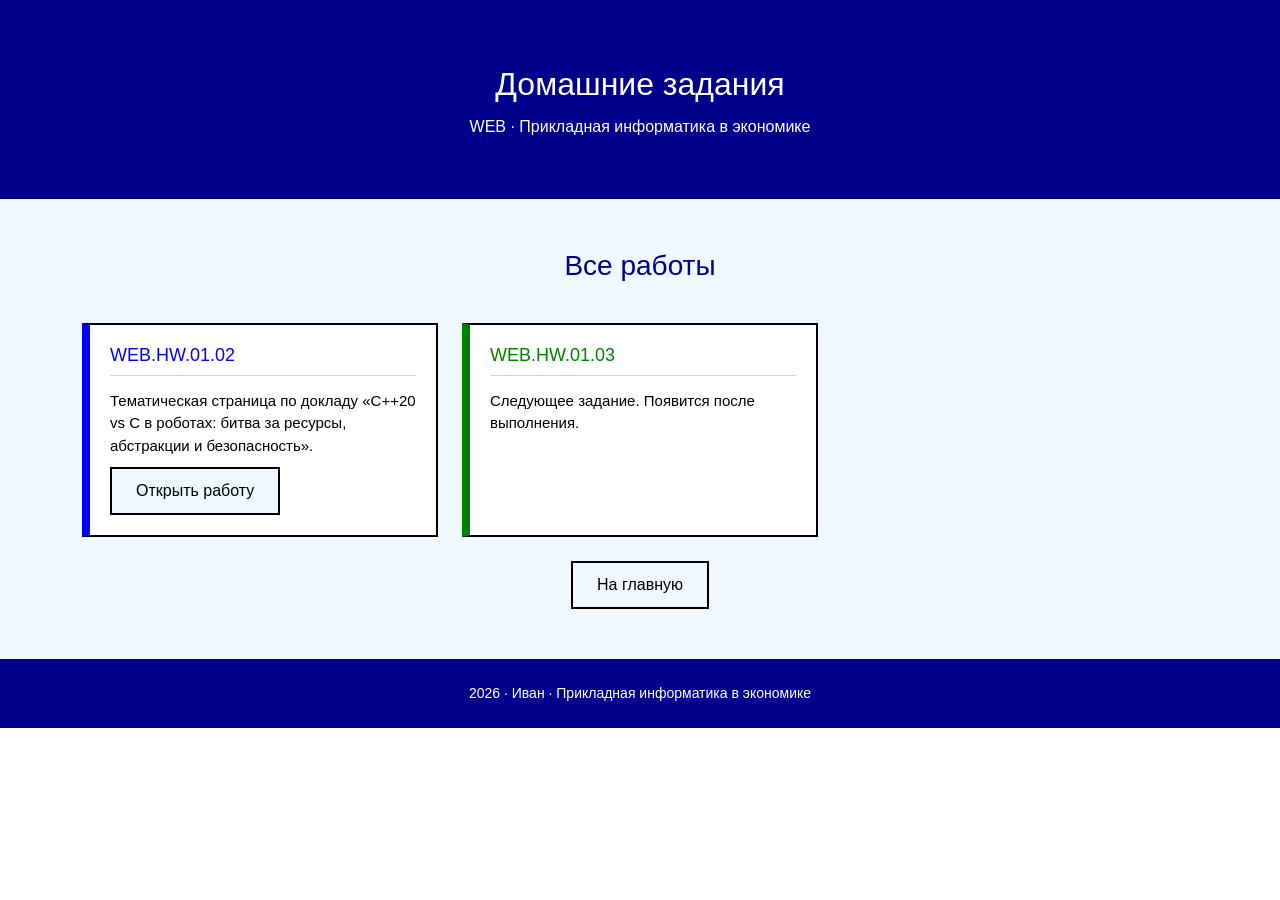
==== homework.html @ 564b5c7a "zdelal stranitcsu s dokladom" ====
<!DOCTYPE html>
<html>
<head>
    <title>Домашние задания</title>
    <link href="https://cdn.jsdelivr.net/npm/bootstrap@5.3.8/dist/css/bootstrap.min.css" rel="stylesheet">
    <link rel="stylesheet" href="css/style.css">
</head>
<body>

    <header class="site-header">
        <h1>Домашние задания</h1>
        <p class="subtitle">WEB · Прикладная информатика в экономике</p>
    </header>

    <div class="section-aliceblue">
        <h2 class="section-heading heading-darkblue">Все работы</h2>
        <div class="container">
            <div class="row g-4">

                <div class="col-lg-4 col-sm-6">
                    <div class="block block-blue">
                        <h3>WEB.HW.01.02</h3>
                        <p>Тематическая страница по докладу «C++20 vs C в роботах: битва за ресурсы, абстракции и безопасность».</p>
                        <a href="hw0102.html" class="page-link">Открыть работу</a>
                    </div>
                </div>

                <div class="col-lg-4 col-sm-6">
                    <div class="block block-green">
                        <h3>WEB.HW.01.03</h3>
                        <p>Следующее задание. Появится после выполнения.</p>
                    </div>
                </div>

            </div>

            <div class="text-center mt-4">
                <a href="index.html" class="page-link">На главную</a>
            </div>
        </div>
    </div>

    <footer class="site-footer">
        <p>2026 · Иван · Прикладная информатика в экономике</p>
    </footer>

</body>
</html>
---- css/style.css ----
/* ===================================================
   ГЛАВНАЯ СТРАНИЦА
   =================================================== */

/* ===== общие настройки страницы ===== */
body {
    margin: 0;
    padding: 0;
    font-family: 'Segoe UI', Tahoma, Geneva, Verdana, sans-serif;
    background-color: white;
    color: black;
}

/* ===== верхняя цветная полоса ===== */
body::before {
    content: '';
    display: block;
    height: 5px;
    background-color: darkblue;
}

/* ===== шапка ===== */
.site-header {
    background-color: darkblue;
    color: white;
    padding: 60px 20px;
    text-align: center;
}

.site-header h1 {
    font-size: 32px;
    margin-bottom: 12px;
}

.site-header .subtitle {
    font-size: 16px;
    margin: 0;
}

.site-header .logo {
    display: inline-block;
    width: 58px;
    height: 58px;
    line-height: 58px;
    border-radius: 50%;
    background-color: white;
    color: darkblue;
    font-size: 26px;
    font-weight: bold;
    margin-bottom: 18px;
}

/* ===== секции ===== */
.section-aliceblue {
    background-color: aliceblue;
    padding: 50px 0;
}

.section-lightgreen {
    background-color: lightgreen;
    padding: 50px 0;
}

.section-lavender {
    background-color: lavender;
    padding: 50px 0;
}

/* ===== заголовки секций ===== */
.section-heading {
    text-align: center;
    font-size: 28px;
    margin-bottom: 40px;
}

.heading-darkblue {
    color: darkblue;
}

.heading-green {
    color: green;
}

.heading-purple {
    color: purple;
}

/* ===== карточки-блоки ===== */
.block {
    background-color: white;
    border: 2px solid black;
    padding: 20px;
    height: 100%;
}

.block h3 {
    font-size: 18px;
    margin-bottom: 14px;
    padding-bottom: 8px;
    border-bottom: 1px solid lightgray;
}

.block p {
    font-size: 15px;
    line-height: 1.5;
    margin-bottom: 10px;
}

.block p:last-child {
    margin-bottom: 0;
}

/* цвет левой рамки карточки */
.block-blue {
    border-left: 8px solid blue;
}

.block-green {
    border-left: 8px solid green;
}

.block-purple {
    border-left: 8px solid purple;
}

.block-orange {
    border-left: 8px solid orange;
}

/* цвет заголовка карточки */
.block-blue h3 {
    color: blue;
}

.block-green h3 {
    color: green;
}

.block-purple h3 {
    color: purple;
}

.block-orange h3 {
    color: orange;
}

/* ===== списки ===== */
.block ul,
.block ol {
    padding-left: 22px;
    margin-bottom: 0;
}

.block ul li,
.block ol li {
    font-size: 15px;
    line-height: 1.5;
    margin-bottom: 6px;
}

/* ===== места под картинки ===== */
.img-placeholder {
    display: flex;
    align-items: center;
    justify-content: center;
    background-color: lightgray;
    border: 2px dashed gray;
    color: dimgray;
    font-family: 'Courier New', monospace;
    font-size: 13px;
    text-align: center;
    width: 100%;
    margin-bottom: 10px;
}

.photo {
    height: 110px;
}

.hobby {
    height: 160px;
}

.travel {
    height: 260px;
}

/* ===== реальные картинки ===== */
img.photo,
img.hobby,
img.travel {
    width: 100%;
    object-fit: cover;
    margin-bottom: 10px;
}

img.photo {
    height: 110px;
}

img.hobby {
    height: 160px;
}

img.travel {
    height: 260px;
}

/* ===== ссылка на другую страницу ===== */
.page-link {
    display: inline-block;
    padding: 10px 24px;
    background-color: aliceblue;
    border: 2px solid black;
    color: black;
    text-decoration: none;
    font-size: 16px;
}

.page-link:hover {
    background-color: lightgray;
}

/* ===== подвал ===== */
.site-footer {
    background-color: darkblue;
    color: white;
    padding: 24px 0;
    font-size: 14px;
    text-align: center;
}

.site-footer p {
    margin: 0;
}

/* ===== адаптивность главной ===== */
@media (max-width: 767.98px) {
    .site-header {
        padding: 40px 15px;
    }

    .site-header h1 {
        font-size: 22px;
    }

    .site-header .logo {
        width: 48px;
        height: 48px;
        line-height: 48px;
        font-size: 20px;
    }

    .section-aliceblue,
    .section-lightgreen,
    .section-lavender {
        padding: 35px 0;
    }

    .section-heading {
        font-size: 22px;
        margin-bottom: 25px;
    }

    .block {
        padding: 15px;
    }

    .travel {
        height: 200px;
    }

    img.travel {
        height: 200px;
    }
}


/* ===================================================
   СТРАНИЦА С ДОМАШНИМ ЗАДАНИЕМ (hw0102.html)
   =================================================== */

/* ===== обложка доклада ===== */
.hw-cover {
    display: block;
    width: 100%;
    max-width: 700px;
    height: auto;
    margin: 25px auto 0;
    border: 3px solid white;
}

/* ===== блоки кода ===== */
.code-block {
    background-color: lightgray;
    border: 2px solid black;
    padding: 15px;
    margin-top: 10px;
    margin-bottom: 15px;
    font-family: 'Courier New', monospace;
    font-size: 14px;
    line-height: 1.5;
    white-space: pre-wrap;
    overflow-x: auto;
}

/* ===== таблица с данными ===== */
.data-table {
    width: 100%;
    border-collapse: collapse;
    margin: 15px 0;
    background-color: white;
}

.data-table th,
.data-table td {
    border: 2px solid black;
    padding: 10px;
    font-size: 14px;
    text-align: left;
}

.data-table th {
    background-color: lightgray;
}

/* ===== ссылки внутри текста ===== */
.block ul li a {
    color: darkblue;
    text-decoration: underline;
}

/* ===== плавная прокрутка по якорям ===== */
html {
    scroll-behavior: smooth;
}
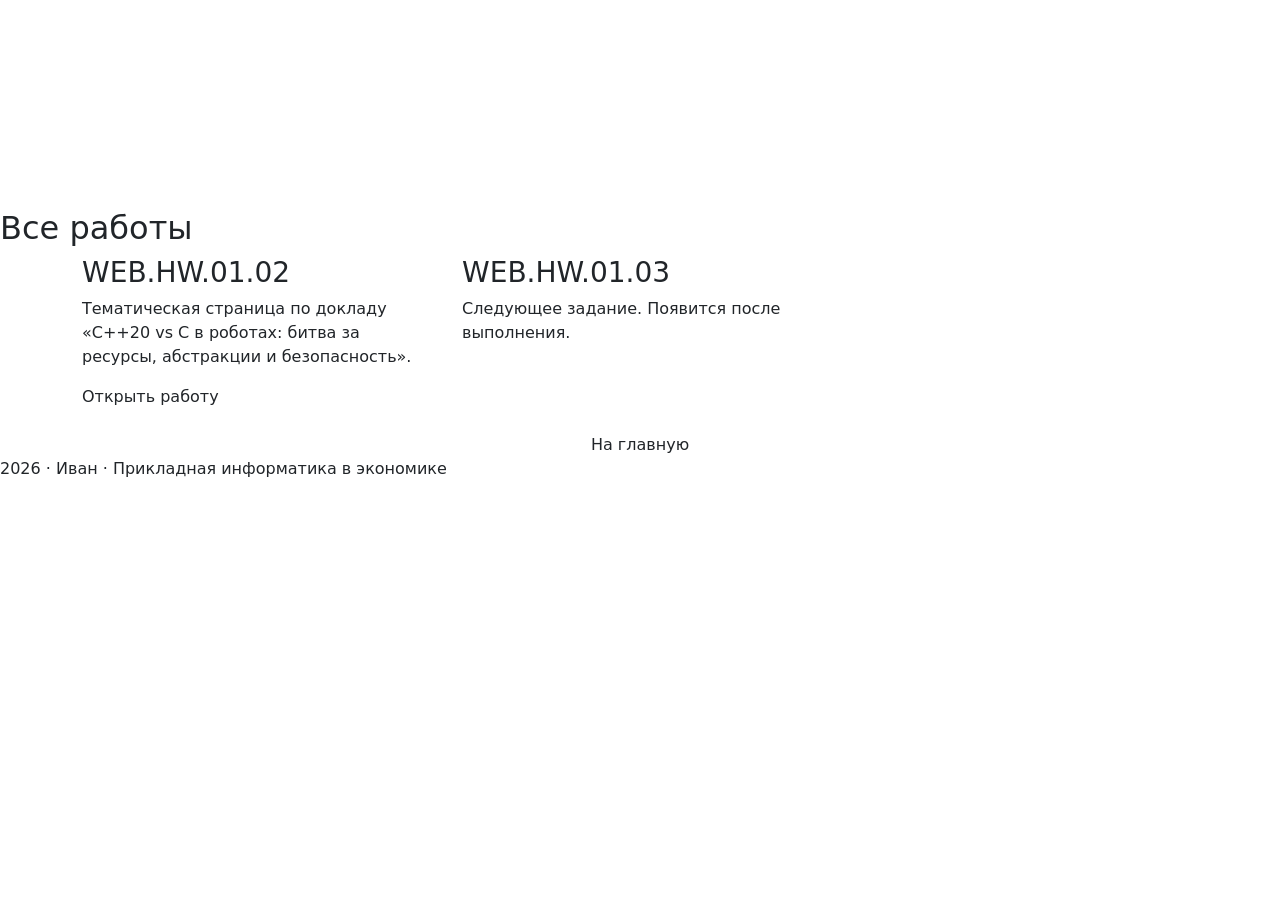
==== commit 27c06c99: "opyat oshibka v nazvanii ssilki" ====
--- a/homework.html
+++ b/homework.html
@@ -21,7 +21,7 @@
                     <div class="block block-blue">
                         <h3>WEB.HW.01.02</h3>
                         <p>Тематическая страница по докладу «C++20 vs C в роботах: битва за ресурсы, абстракции и безопасность».</p>
-                        <a href="hw0102.html" class="page-link">Открыть работу</a>
+                        <a href="hw_01.02.html" class="page-link">Открыть работу</a>
                     </div>
                 </div>
 
--- a/css/style.css
+++ b/css/style.css
@@ -1,7 +1,10 @@
+<<<<<<< HEAD
 /* ===================================================
    ГЛАВНАЯ СТРАНИЦА
    =================================================== */
 
+=======
+>>>>>>> 59349c924ff54a839cf73c80c1bade508812c5ce
 /* ===== общие настройки страницы ===== */
 body {
     margin: 0;
@@ -16,14 +19,24 @@
     content: '';
     display: block;
     height: 5px;
+<<<<<<< HEAD
     background-color: darkblue;
+=======
+    background-color: navy;
+>>>>>>> 59349c924ff54a839cf73c80c1bade508812c5ce
 }
 
 /* ===== шапка ===== */
 .site-header {
+<<<<<<< HEAD
     background-color: darkblue;
     color: white;
     padding: 60px 20px;
+=======
+    background-color: navy;
+    color: white;
+    padding: 70px 0 60px;
+>>>>>>> 59349c924ff54a839cf73c80c1bade508812c5ce
     text-align: center;
 }
 
@@ -44,13 +57,18 @@
     line-height: 58px;
     border-radius: 50%;
     background-color: white;
+<<<<<<< HEAD
     color: darkblue;
+=======
+    color: navy;
+>>>>>>> 59349c924ff54a839cf73c80c1bade508812c5ce
     font-size: 26px;
     font-weight: bold;
     margin-bottom: 18px;
 }
 
 /* ===== секции ===== */
+<<<<<<< HEAD
 .section-aliceblue {
     background-color: aliceblue;
     padding: 50px 0;
@@ -59,11 +77,27 @@
 .section-lightgreen {
     background-color: lightgreen;
     padding: 50px 0;
+=======
+.section {
+    padding: 60px 0;
+}
+
+/* цветные фоны секций */
+.section-blue {
+    background-color: aliceblue;
+}
+
+.section-mint {
+    background-color: honeydew;
+>>>>>>> 59349c924ff54a839cf73c80c1bade508812c5ce
 }
 
 .section-lavender {
     background-color: lavender;
+<<<<<<< HEAD
     padding: 50px 0;
+=======
+>>>>>>> 59349c924ff54a839cf73c80c1bade508812c5ce
 }
 
 /* ===== заголовки секций ===== */
@@ -73,6 +107,7 @@
     margin-bottom: 40px;
 }
 
+<<<<<<< HEAD
 .heading-darkblue {
     color: darkblue;
 }
@@ -82,6 +117,17 @@
 }
 
 .heading-purple {
+=======
+.heading-blue {
+    color: navy;
+}
+
+.heading-mint {
+    color: green;
+}
+
+.heading-lavender {
+>>>>>>> 59349c924ff54a839cf73c80c1bade508812c5ce
     color: purple;
 }
 
@@ -89,7 +135,11 @@
 .block {
     background-color: white;
     border: 2px solid black;
+<<<<<<< HEAD
     padding: 20px;
+=======
+    padding: 22px;
+>>>>>>> 59349c924ff54a839cf73c80c1bade508812c5ce
     height: 100%;
 }
 
@@ -110,7 +160,11 @@
     margin-bottom: 0;
 }
 
+<<<<<<< HEAD
 /* цвет левой рамки карточки */
+=======
+/* цвет рамки карточки */
+>>>>>>> 59349c924ff54a839cf73c80c1bade508812c5ce
 .block-blue {
     border-left: 8px solid blue;
 }
@@ -141,7 +195,11 @@
 }
 
 .block-orange h3 {
+<<<<<<< HEAD
     color: orange;
+=======
+    color: darkorange;
+>>>>>>> 59349c924ff54a839cf73c80c1bade508812c5ce
 }
 
 /* ===== списки ===== */
@@ -203,7 +261,58 @@
 }
 
 img.travel {
+<<<<<<< HEAD
     height: 260px;
+=======
+    height: 320px;
+}
+
+/* ===== подвал ===== */
+.site-footer {
+    background-color: navy;
+    color: white;
+    padding: 24px 0;
+    font-size: 14px;
+}
+
+/* ===== адаптивность ===== */
+@media (max-width: 767.98px) {
+    .site-header {
+        padding: 50px 0 40px;
+    }
+
+    .site-header h1 {
+        font-size: 24px;
+    }
+
+    .site-header .logo {
+        width: 48px;
+        height: 48px;
+        line-height: 48px;
+        font-size: 20px;
+    }
+
+    .section {
+        padding: 40px 0;
+    }
+
+    .section-heading {
+        font-size: 22px;
+        margin-bottom: 25px;
+    }
+
+    .block {
+        padding: 18px;
+    }
+
+    .travel {
+        height: 200px;
+    }
+
+    img.travel {
+        height: 200px;
+    }
+>>>>>>> 59349c924ff54a839cf73c80c1bade508812c5ce
 }
 
 /* ===== ссылка на другую страницу ===== */
@@ -220,6 +329,7 @@
 .page-link:hover {
     background-color: lightgray;
 }
+<<<<<<< HEAD
 
 /* ===== подвал ===== */
 .site-footer {
@@ -333,4 +443,6 @@
 /* ===== плавная прокрутка по якорям ===== */
 html {
     scroll-behavior: smooth;
-}+}
+=======
+>>>>>>> 59349c924ff54a839cf73c80c1bade508812c5ce
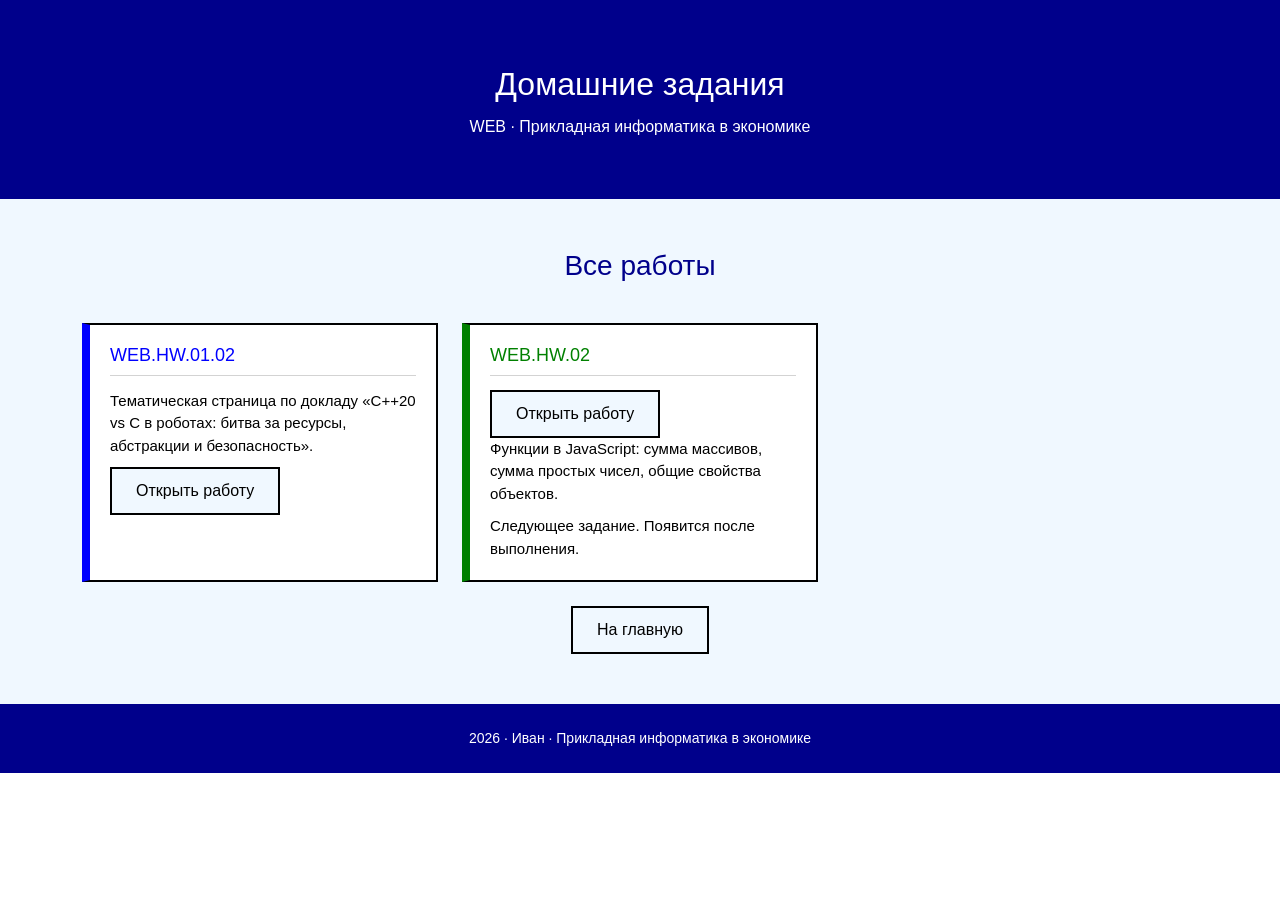
==== commit c693d2be: "?" ====
--- a/homework.html
+++ b/homework.html
@@ -27,7 +27,9 @@
 
                 <div class="col-lg-4 col-sm-6">
                     <div class="block block-green">
-                        <h3>WEB.HW.01.03</h3>
+                        <h3>WEB.HW.02</h3>
+                        <a href="hw_02.html" class="page-link">Открыть работу</a>
+                        <p>Функции в JavaScript: сумма массивов, сумма простых чисел, общие свойства объектов.</p>
                         <p>Следующее задание. Появится после выполнения.</p>
                     </div>
                 </div>
--- a/css/style.css
+++ b/css/style.css
@@ -1,10 +1,7 @@
-<<<<<<< HEAD
 /* ===================================================
    ГЛАВНАЯ СТРАНИЦА
    =================================================== */
 
-=======
->>>>>>> 59349c924ff54a839cf73c80c1bade508812c5ce
 /* ===== общие настройки страницы ===== */
 body {
     margin: 0;
@@ -19,24 +16,14 @@
     content: '';
     display: block;
     height: 5px;
-<<<<<<< HEAD
     background-color: darkblue;
-=======
-    background-color: navy;
->>>>>>> 59349c924ff54a839cf73c80c1bade508812c5ce
 }
 
 /* ===== шапка ===== */
 .site-header {
-<<<<<<< HEAD
     background-color: darkblue;
     color: white;
     padding: 60px 20px;
-=======
-    background-color: navy;
-    color: white;
-    padding: 70px 0 60px;
->>>>>>> 59349c924ff54a839cf73c80c1bade508812c5ce
     text-align: center;
 }
 
@@ -57,18 +44,13 @@
     line-height: 58px;
     border-radius: 50%;
     background-color: white;
-<<<<<<< HEAD
     color: darkblue;
-=======
-    color: navy;
->>>>>>> 59349c924ff54a839cf73c80c1bade508812c5ce
     font-size: 26px;
     font-weight: bold;
     margin-bottom: 18px;
 }
 
 /* ===== секции ===== */
-<<<<<<< HEAD
 .section-aliceblue {
     background-color: aliceblue;
     padding: 50px 0;
@@ -77,27 +59,11 @@
 .section-lightgreen {
     background-color: lightgreen;
     padding: 50px 0;
-=======
-.section {
-    padding: 60px 0;
-}
-
-/* цветные фоны секций */
-.section-blue {
-    background-color: aliceblue;
-}
-
-.section-mint {
-    background-color: honeydew;
->>>>>>> 59349c924ff54a839cf73c80c1bade508812c5ce
 }
 
 .section-lavender {
     background-color: lavender;
-<<<<<<< HEAD
     padding: 50px 0;
-=======
->>>>>>> 59349c924ff54a839cf73c80c1bade508812c5ce
 }
 
 /* ===== заголовки секций ===== */
@@ -107,7 +73,6 @@
     margin-bottom: 40px;
 }
 
-<<<<<<< HEAD
 .heading-darkblue {
     color: darkblue;
 }
@@ -117,17 +82,6 @@
 }
 
 .heading-purple {
-=======
-.heading-blue {
-    color: navy;
-}
-
-.heading-mint {
-    color: green;
-}
-
-.heading-lavender {
->>>>>>> 59349c924ff54a839cf73c80c1bade508812c5ce
     color: purple;
 }
 
@@ -135,11 +89,7 @@
 .block {
     background-color: white;
     border: 2px solid black;
-<<<<<<< HEAD
     padding: 20px;
-=======
-    padding: 22px;
->>>>>>> 59349c924ff54a839cf73c80c1bade508812c5ce
     height: 100%;
 }
 
@@ -160,11 +110,7 @@
     margin-bottom: 0;
 }
 
-<<<<<<< HEAD
 /* цвет левой рамки карточки */
-=======
-/* цвет рамки карточки */
->>>>>>> 59349c924ff54a839cf73c80c1bade508812c5ce
 .block-blue {
     border-left: 8px solid blue;
 }
@@ -195,11 +141,7 @@
 }
 
 .block-orange h3 {
-<<<<<<< HEAD
     color: orange;
-=======
-    color: darkorange;
->>>>>>> 59349c924ff54a839cf73c80c1bade508812c5ce
 }
 
 /* ===== списки ===== */
@@ -261,58 +203,7 @@
 }
 
 img.travel {
-<<<<<<< HEAD
     height: 260px;
-=======
-    height: 320px;
-}
-
-/* ===== подвал ===== */
-.site-footer {
-    background-color: navy;
-    color: white;
-    padding: 24px 0;
-    font-size: 14px;
-}
-
-/* ===== адаптивность ===== */
-@media (max-width: 767.98px) {
-    .site-header {
-        padding: 50px 0 40px;
-    }
-
-    .site-header h1 {
-        font-size: 24px;
-    }
-
-    .site-header .logo {
-        width: 48px;
-        height: 48px;
-        line-height: 48px;
-        font-size: 20px;
-    }
-
-    .section {
-        padding: 40px 0;
-    }
-
-    .section-heading {
-        font-size: 22px;
-        margin-bottom: 25px;
-    }
-
-    .block {
-        padding: 18px;
-    }
-
-    .travel {
-        height: 200px;
-    }
-
-    img.travel {
-        height: 200px;
-    }
->>>>>>> 59349c924ff54a839cf73c80c1bade508812c5ce
 }
 
 /* ===== ссылка на другую страницу ===== */
@@ -329,7 +220,6 @@
 .page-link:hover {
     background-color: lightgray;
 }
-<<<<<<< HEAD
 
 /* ===== подвал ===== */
 .site-footer {
@@ -443,6 +333,4 @@
 /* ===== плавная прокрутка по якорям ===== */
 html {
     scroll-behavior: smooth;
-}
-=======
->>>>>>> 59349c924ff54a839cf73c80c1bade508812c5ce
+
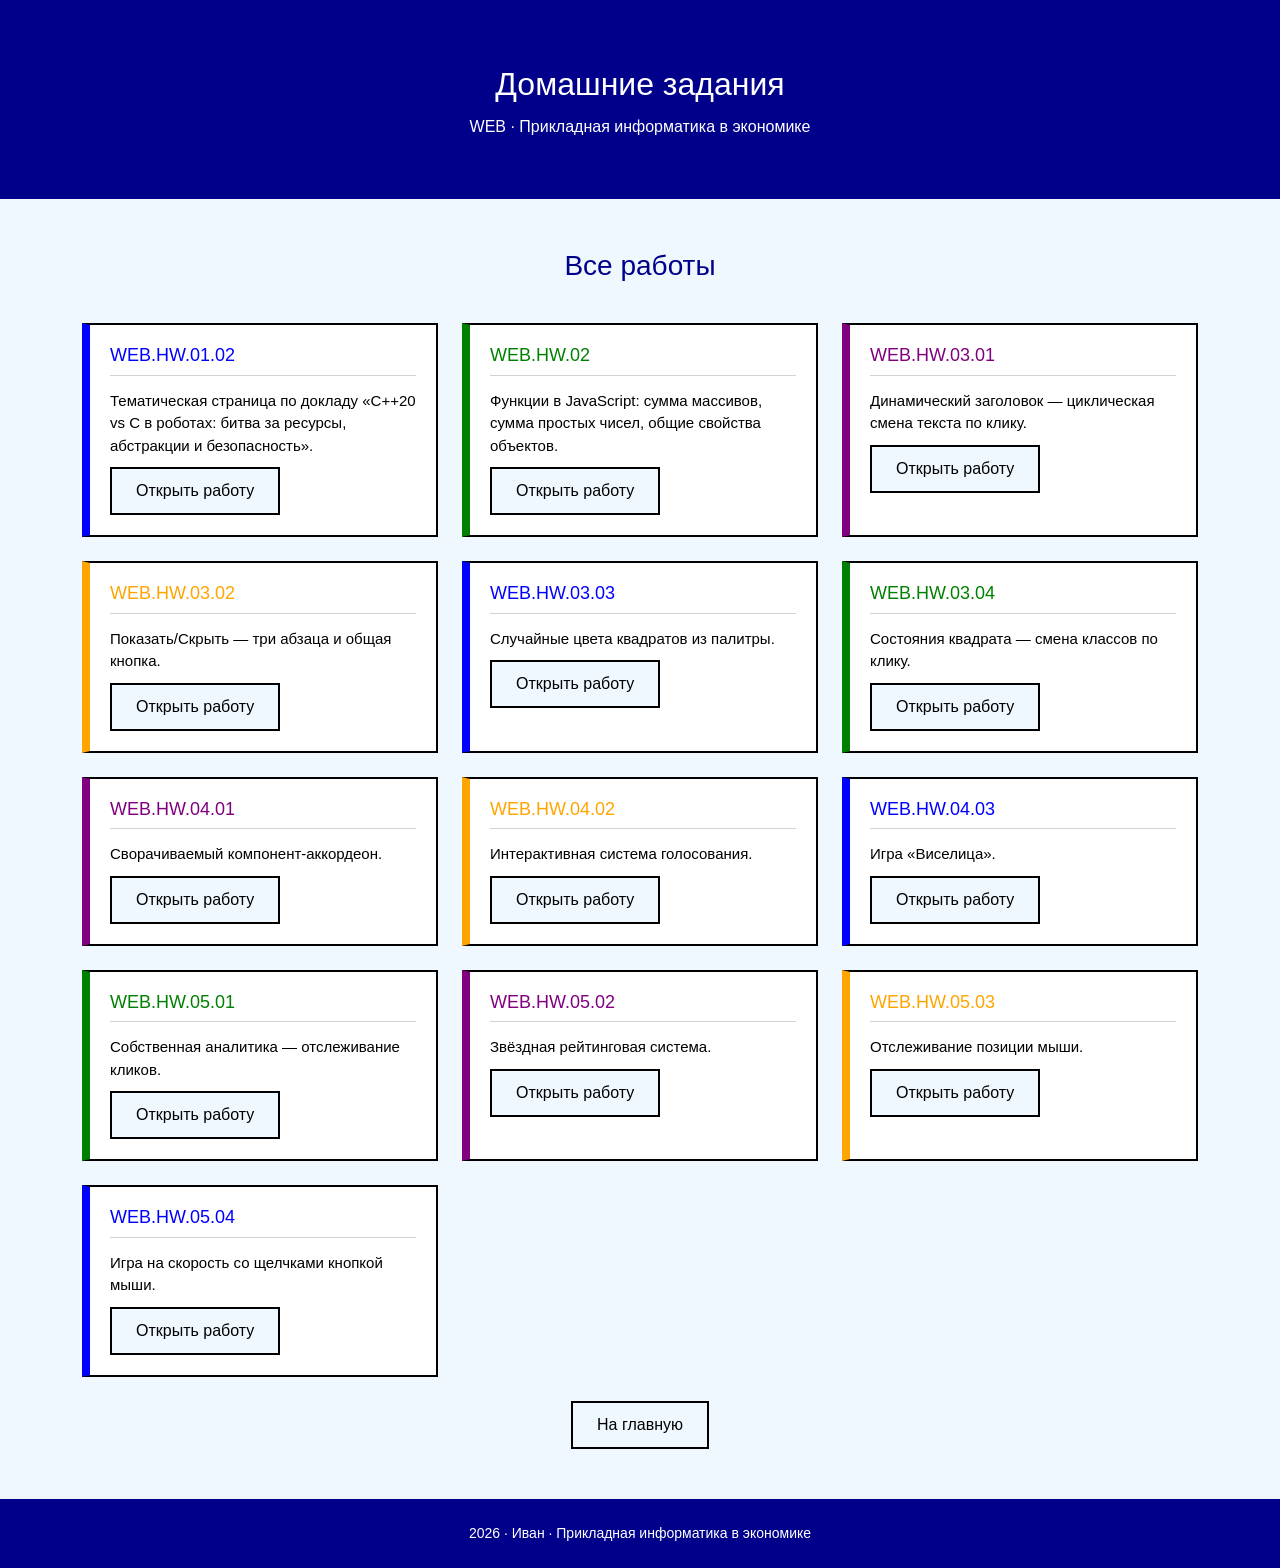
==== commit 5c29267d: "finalochka" ====
--- a/homework.html
+++ b/homework.html
@@ -7,16 +7,29 @@
 </head>
 <body>
 
+    <!-- ============================================ -->
+    <!-- ШАПКА СТРАНИЦЫ                               -->
+    <!-- здесь меняются: заголовок, подзаголовок      -->
+    <!-- ============================================ -->
     <header class="site-header">
         <h1>Домашние задания</h1>
         <p class="subtitle">WEB · Прикладная информатика в экономике</p>
     </header>
 
+
+    <!-- ============================================ -->
+    <!-- ОСНОВНАЯ СЕКЦИЯ СО СПИСКОМ РАБОТ             -->
+    <!-- здесь добавляются карточки новых заданий     -->
+    <!-- ============================================ -->
     <div class="section-aliceblue">
+
+        <!-- Заголовок секции -->
         <h2 class="section-heading heading-darkblue">Все работы</h2>
+
         <div class="container">
             <div class="row g-4">
 
+                <!-- ===== WEB.HW.01 — тематическая страница по докладу ===== -->
                 <div class="col-lg-4 col-sm-6">
                     <div class="block block-blue">
                         <h3>WEB.HW.01.02</h3>
@@ -25,23 +38,137 @@
                     </div>
                 </div>
 
+                <!-- ===== WEB.HW.02 — функции в JavaScript ===== -->
                 <div class="col-lg-4 col-sm-6">
                     <div class="block block-green">
                         <h3>WEB.HW.02</h3>
+                        <p>Функции в JavaScript: сумма массивов, сумма простых чисел, общие свойства объектов.</p>
                         <a href="hw_02.html" class="page-link">Открыть работу</a>
-                        <p>Функции в JavaScript: сумма массивов, сумма простых чисел, общие свойства объектов.</p>
-                        <p>Следующее задание. Появится после выполнения.</p>
+                    </div>
+                </div>
+
+                <!-- ===== WEB.HW.03 — динамический контент ===== -->
+
+                <!-- WEB.HW.03.01 -->
+                <div class="col-lg-4 col-sm-6">
+                    <div class="block block-purple">
+                        <h3>WEB.HW.03.01</h3>
+                        <p>Динамический заголовок — циклическая смена текста по клику.</p>
+                        <a href="hw_03.01.html" class="page-link">Открыть работу</a>
+                    </div>
+                </div>
+
+                <!-- WEB.HW.03.02 -->
+                <div class="col-lg-4 col-sm-6">
+                    <div class="block block-orange">
+                        <h3>WEB.HW.03.02</h3>
+                        <p>Показать/Скрыть — три абзаца и общая кнопка.</p>
+                        <a href="hw_03.02.html" class="page-link">Открыть работу</a>
+                    </div>
+                </div>
+
+                <!-- WEB.HW.03.03 -->
+                <div class="col-lg-4 col-sm-6">
+                    <div class="block block-blue">
+                        <h3>WEB.HW.03.03</h3>
+                        <p>Случайные цвета квадратов из палитры.</p>
+                        <a href="hw_03.03.html" class="page-link">Открыть работу</a>
+                    </div>
+                </div>
+
+                <!-- WEB.HW.03.04 -->
+                <div class="col-lg-4 col-sm-6">
+                    <div class="block block-green">
+                        <h3>WEB.HW.03.04</h3>
+                        <p>Состояния квадрата — смена классов по клику.</p>
+                        <a href="hw_03.04.html" class="page-link">Открыть работу</a>
+                    </div>
+                </div>
+
+                <!-- ===== WEB.HW.04 — события и взаимодействие ===== -->
+
+                <!-- WEB.HW.04.01 -->
+                <div class="col-lg-4 col-sm-6">
+                    <div class="block block-purple">
+                        <h3>WEB.HW.04.01</h3>
+                        <p>Сворачиваемый компонент-аккордеон.</p>
+                        <a href="hw_04.01.html" class="page-link">Открыть работу</a>
+                    </div>
+                </div>
+
+                <!-- WEB.HW.04.02 -->
+                <div class="col-lg-4 col-sm-6">
+                    <div class="block block-orange">
+                        <h3>WEB.HW.04.02</h3>
+                        <p>Интерактивная система голосования.</p>
+                        <a href="hw_04.02.html" class="page-link">Открыть работу</a>
+                    </div>
+                </div>
+
+                <!-- WEB.HW.04.03 -->
+                <div class="col-lg-4 col-sm-6">
+                    <div class="block block-blue">
+                        <h3>WEB.HW.04.03</h3>
+                        <p>Игра «Виселица».</p>
+                        <a href="hw_04.03.html" class="page-link">Открыть работу</a>
+                    </div>
+                </div>
+
+                <!-- ===== WEB.HW.05 — практика с событиями ===== -->
+
+                <!-- WEB.HW.05.01 -->
+                <div class="col-lg-4 col-sm-6">
+                    <div class="block block-green">
+                        <h3>WEB.HW.05.01</h3>
+                        <p>Собственная аналитика — отслеживание кликов.</p>
+                        <a href="hw_05.01.html" class="page-link">Открыть работу</a>
+                    </div>
+                </div>
+
+                <!-- WEB.HW.05.02 -->
+                <div class="col-lg-4 col-sm-6">
+                    <div class="block block-purple">
+                        <h3>WEB.HW.05.02</h3>
+                        <p>Звёздная рейтинговая система.</p>
+                        <a href="hw_05.02.html" class="page-link">Открыть работу</a>
+                    </div>
+                </div>
+
+                <!-- WEB.HW.05.03 -->
+                <div class="col-lg-4 col-sm-6">
+                    <div class="block block-orange">
+                        <h3>WEB.HW.05.03</h3>
+                        <p>Отслеживание позиции мыши.</p>
+                        <a href="hw_05.03.html" class="page-link">Открыть работу</a>
+                    </div>
+                </div>
+
+                <!-- WEB.HW.05.04 -->
+                <div class="col-lg-4 col-sm-6">
+                    <div class="block block-blue">
+                        <h3>WEB.HW.05.04</h3>
+                        <p>Игра на скорость со щелчками кнопкой мыши.</p>
+                        <a href="hw_05.04.html" class="page-link">Открыть работу</a>
                     </div>
                 </div>
 
             </div>
 
+            <!-- ============================================ -->
+            <!-- БЛОК ССЫЛОК НА ДРУГИЕ СТРАНИЦЫ               -->
+            <!-- здесь добавляются ссылки на страницы сайта   -->
+            <!-- ============================================ -->
             <div class="text-center mt-4">
                 <a href="index.html" class="page-link">На главную</a>
             </div>
         </div>
     </div>
 
+
+    <!-- ============================================ -->
+    <!-- ПОДВАЛ САЙТА                                 -->
+    <!-- здесь меняется текст в самом низу страницы   -->
+    <!-- ============================================ -->
     <footer class="site-footer">
         <p>2026 · Иван · Прикладная информатика в экономике</p>
     </footer>
--- a/css/style.css
+++ b/css/style.css
@@ -7,8 +7,8 @@
     margin: 0;
     padding: 0;
     font-family: 'Segoe UI', Tahoma, Geneva, Verdana, sans-serif;
-    background-color: white;
-    color: black;
+    background-color: white;      /* цвет фона всей страницы */
+    color: black;                 /* цвет основного текста */
 }
 
 /* ===== верхняя цветная полоса ===== */
@@ -16,13 +16,13 @@
     content: '';
     display: block;
     height: 5px;
-    background-color: darkblue;
+    background-color: darkblue;   /* ЦВЕТ ВЕРХНЕЙ ПОЛОСЫ */
 }
 
 /* ===== шапка ===== */
 .site-header {
-    background-color: darkblue;
-    color: white;
+    background-color: darkblue;   /* ФОН ШАПКИ */
+    color: white;                 /* ЦВЕТ ТЕКСТА В ШАПКЕ */
     padding: 60px 20px;
     text-align: center;
 }
@@ -43,26 +43,26 @@
     height: 58px;
     line-height: 58px;
     border-radius: 50%;
-    background-color: white;
-    color: darkblue;
+    background-color: white;      /* ФОН КРУЖКА-ЛОГОТИПА */
+    color: darkblue;              /* ЦВЕТ БУКВЫ «И» В КРУЖКЕ */
     font-size: 26px;
     font-weight: bold;
     margin-bottom: 18px;
 }
 
-/* ===== секции ===== */
+/* ===== секции (фоны страницы) ===== */
 .section-aliceblue {
-    background-color: aliceblue;
+    background-color: aliceblue;  /* ФОН 1-Й СЕКЦИИ (голубоватый) */
     padding: 50px 0;
 }
 
 .section-lightgreen {
-    background-color: lightgreen;
+    background-color: lightgreen; /* ФОН 2-Й СЕКЦИИ (зеленоватый) */
     padding: 50px 0;
 }
 
 .section-lavender {
-    background-color: lavender;
+    background-color: lavender;   /* ФОН 3-Й СЕКЦИИ (сиреневый) */
     padding: 50px 0;
 }
 
@@ -74,21 +74,21 @@
 }
 
 .heading-darkblue {
-    color: darkblue;
+    color: darkblue;              /* ЦВЕТ ЗАГОЛОВКА «Обо мне» */
 }
 
 .heading-green {
-    color: green;
+    color: green;                 /* ЦВЕТ ЗАГОЛОВКА «Увлечения» */
 }
 
 .heading-purple {
-    color: purple;
+    color: purple;                /* ЦВЕТ ЗАГОЛОВКА «Путешествия» */
 }
 
 /* ===== карточки-блоки ===== */
 .block {
-    background-color: white;
-    border: 2px solid black;
+    background-color: white;      /* ФОН КАРТОЧКИ */
+    border: 2px solid black;      /* ОБЩАЯ РАМКА КАРТОЧКИ */
     padding: 20px;
     height: 100%;
 }
@@ -97,7 +97,7 @@
     font-size: 18px;
     margin-bottom: 14px;
     padding-bottom: 8px;
-    border-bottom: 1px solid lightgray;
+    border-bottom: 1px solid lightgray;   /* ЛИНИЯ ПОД ЗАГОЛОВКОМ */
 }
 
 .block p {
@@ -110,38 +110,38 @@
     margin-bottom: 0;
 }
 
-/* цвет левой рамки карточки */
+/* --- цвет левой рамки карточки --- */
 .block-blue {
-    border-left: 8px solid blue;
+    border-left: 8px solid blue;      /* СИНЯЯ ПОЛОСА СЛЕВА */
 }
 
 .block-green {
-    border-left: 8px solid green;
+    border-left: 8px solid green;     /* ЗЕЛЁНАЯ ПОЛОСА СЛЕВА */
 }
 
 .block-purple {
-    border-left: 8px solid purple;
+    border-left: 8px solid purple;    /* ФИОЛЕТОВАЯ ПОЛОСА СЛЕВА */
 }
 
 .block-orange {
-    border-left: 8px solid orange;
-}
-
-/* цвет заголовка карточки */
+    border-left: 8px solid orange;    /* ОРАНЖЕВАЯ ПОЛОСА СЛЕВА */
+}
+
+/* --- цвет заголовка внутри карточки --- */
 .block-blue h3 {
-    color: blue;
+    color: blue;                      /* ЦВЕТ ЗАГОЛОВКА СИНЕЙ КАРТОЧКИ */
 }
 
 .block-green h3 {
-    color: green;
+    color: green;                     /* ЦВЕТ ЗАГОЛОВКА ЗЕЛЁНОЙ КАРТОЧКИ */
 }
 
 .block-purple h3 {
-    color: purple;
+    color: purple;                    /* ЦВЕТ ЗАГОЛОВКА ФИОЛЕТОВОЙ КАРТОЧКИ */
 }
 
 .block-orange h3 {
-    color: orange;
+    color: orange;                    /* ЦВЕТ ЗАГОЛОВКА ОРАНЖЕВОЙ КАРТОЧКИ */
 }
 
 /* ===== списки ===== */
@@ -163,9 +163,9 @@
     display: flex;
     align-items: center;
     justify-content: center;
-    background-color: lightgray;
-    border: 2px dashed gray;
-    color: dimgray;
+    background-color: lightgray;      /* ФОН ЗАГЛУШКИ ПОД ФОТО */
+    border: 2px dashed gray;          /* ПУНКТИРНАЯ РАМКА ЗАГЛУШКИ */
+    color: dimgray;                   /* ЦВЕТ ТЕКСТА ВНУТРИ ЗАГЛУШКИ */
     font-family: 'Courier New', monospace;
     font-size: 13px;
     text-align: center;
@@ -190,41 +190,30 @@
 img.hobby,
 img.travel {
     width: 100%;
-    object-fit: cover;
+    height: auto;
+    display: block;
     margin-bottom: 10px;
-}
-
-img.photo {
-    height: 110px;
-}
-
-img.hobby {
-    height: 160px;
-}
-
-img.travel {
-    height: 260px;
 }
 
 /* ===== ссылка на другую страницу ===== */
 .page-link {
     display: inline-block;
     padding: 10px 24px;
-    background-color: aliceblue;
-    border: 2px solid black;
-    color: black;
+    background-color: aliceblue;      /* ФОН КНОПКИ-ССЫЛКИ */
+    border: 2px solid black;          /* РАМКА КНОПКИ-ССЫЛКИ */
+    color: black;                     /* ЦВЕТ ТЕКСТА КНОПКИ-ССЫЛКИ */
     text-decoration: none;
     font-size: 16px;
 }
 
 .page-link:hover {
-    background-color: lightgray;
+    background-color: lightgray;      /* ФОН ПРИ НАВЕДЕНИИ */
 }
 
 /* ===== подвал ===== */
 .site-footer {
-    background-color: darkblue;
-    color: white;
+    background-color: darkblue;       /* ФОН ПОДВАЛА */
+    color: white;                     /* ЦВЕТ ТЕКСТА ПОДВАЛА */
     padding: 24px 0;
     font-size: 14px;
     text-align: center;
@@ -265,19 +254,11 @@
     .block {
         padding: 15px;
     }
-
-    .travel {
-        height: 200px;
-    }
-
-    img.travel {
-        height: 200px;
-    }
-}
-
-
-/* ===================================================
-   СТРАНИЦА С ДОМАШНИМ ЗАДАНИЕМ (hw0102.html)
+}
+
+
+/* ===================================================
+   СТРАНИЦА С ДОМАШНИМ ЗАДАНИЕМ (hw_01.02.html)
    =================================================== */
 
 /* ===== обложка доклада ===== */
@@ -287,13 +268,13 @@
     max-width: 700px;
     height: auto;
     margin: 25px auto 0;
-    border: 3px solid white;
+    border: 3px solid white;          /* БЕЛАЯ РАМКА ВОКРУГ ОБЛОЖКИ */
 }
 
 /* ===== блоки кода ===== */
 .code-block {
-    background-color: lightgray;
-    border: 2px solid black;
+    background-color: lightgray;      /* ФОН БЛОКА КОДА */
+    border: 2px solid black;          /* РАМКА БЛОКА КОДА */
     padding: 15px;
     margin-top: 10px;
     margin-bottom: 15px;
@@ -309,7 +290,7 @@
     width: 100%;
     border-collapse: collapse;
     margin: 15px 0;
-    background-color: white;
+    background-color: white;          /* ФОН ТАБЛИЦЫ */
 }
 
 .data-table th,
@@ -321,16 +302,390 @@
 }
 
 .data-table th {
-    background-color: lightgray;
+    background-color: lightgray;      /* ФОН ШАПКИ ТАБЛИЦЫ */
 }
 
 /* ===== ссылки внутри текста ===== */
 .block ul li a {
-    color: darkblue;
+    color: darkblue;                  /* ЦВЕТ ССЫЛОК В СПИСКАХ */
     text-decoration: underline;
 }
 
 /* ===== плавная прокрутка по якорям ===== */
 html {
     scroll-behavior: smooth;
-
+}
+
+
+/* ===================================================
+   WEB.HW.03 — Динамический контент (JS)
+   =================================================== */
+
+/* ===== универсальная кнопка ===== */
+.my-button {
+    display: inline-block;
+    padding: 10px 20px;
+    margin: 5px 5px 5px 0;
+    background-color: white;          /* ФОН КНОПКИ */
+    border: 2px solid black;          /* РАМКА КНОПКИ */
+    color: black;                     /* ЦВЕТ ТЕКСТА КНОПКИ */
+    font-size: 16px;
+    cursor: pointer;
+}
+
+.my-button:hover {
+    background-color: lightgray;      /* ФОН КНОПКИ ПРИ НАВЕДЕНИИ */
+}
+
+/* ===== заголовок в задании 03.01 ===== */
+#greetingHeader {
+    margin: 20px 0;
+    padding: 20px;
+    background-color: white;          /* ФОН ЗАГОЛОВКА-ПРИВЕТСТВИЯ */
+    border: 2px solid black;
+    text-align: center;
+    font-size: 28px;
+}
+
+/* ===== абзацы в задании 03.02 ===== */
+.text-item {
+    margin-bottom: 15px;
+}
+
+.text-block {
+    background-color: white;          /* ФОН АБЗАЦА */
+    border: 1px solid black;
+    padding: 15px;
+    margin-bottom: 10px;
+    font-size: 15px;
+}
+
+/* ===== квадраты в задании 03.03 ===== */
+.squares-container {
+    display: flex;
+    gap: 15px;
+    flex-wrap: wrap;
+    margin: 20px 0;
+}
+
+.square {
+    width: 100px;
+    height: 100px;
+    background-color: white;          /* ИЗНАЧАЛЬНЫЙ ФОН КВАДРАТА */
+    border: 3px solid black;
+}
+
+/* ===== квадрат состояний в задании 03.04 ===== */
+.box {
+    width: 120px;
+    height: 120px;
+    margin: 20px 0;
+    border: 3px solid black;
+    background-color: white;          /* ИЗНАЧАЛЬНЫЙ ФОН */
+    transition: width 0.3s, height 0.3s, background-color 0.3s;
+}
+
+.box.large {
+    width: 200px;
+    height: 200px;
+}
+
+.box.small {
+    width: 80px;
+    height: 80px;
+}
+
+.box.medium {
+    width: 140px;
+    height: 140px;
+}
+
+.box.red {
+    background-color: red;            /* ЦВЕТ БОЛЬШОГО КВАДРАТА */
+}
+
+.box.blue {
+    background-color: blue;           /* ЦВЕТ МАЛЕНЬКОГО КВАДРАТА */
+}
+
+.box.green {
+    background-color: green;          /* ЦВЕТ СРЕДНЕГО КВАДРАТА */
+}
+
+
+/* ===================================================
+   WEB.HW.04.01 — Аккордеон
+   =================================================== */
+
+.title {
+    font-size: 20px;
+    font-weight: bold;
+    background-color: lightgray;      /* ФОН ЗАГОЛОВКА РАЗДЕЛА */
+    border: 2px solid black;
+    padding: 12px 16px;
+    margin-top: 8px;
+    cursor: pointer;
+}
+
+.title:hover {
+    background-color: darkgray;       /* ФОН ЗАГОЛОВКА ПРИ НАВЕДЕНИИ */
+}
+
+.myText {
+    display: none;
+    background-color: white;          /* ФОН СОДЕРЖИМОГО РАЗДЕЛА */
+    border: 2px solid black;
+    border-top: none;
+    padding: 15px;
+    font-size: 15px;
+}
+
+.myText.active {
+    display: block;
+}
+
+
+/* ===================================================
+   WEB.HW.04.02 — Голосование
+   =================================================== */
+
+#message {
+    font-size: 24px;
+    font-weight: bold;
+    margin-bottom: 20px;
+}
+
+#addFriend {
+    padding: 8px 12px;
+    border: 2px solid black;
+    font-size: 16px;
+    margin-right: 5px;
+    margin-bottom: 5px;
+}
+
+#addNew {
+    padding: 8px 16px;
+    border: 2px solid black;
+    background-color: white;          /* ФОН КНОПКИ «ДОБАВИТЬ» */
+    font-size: 16px;
+    cursor: pointer;
+}
+
+#addNew:hover {
+    background-color: lightgray;      /* ФОН КНОПКИ ПРИ НАВЕДЕНИИ */
+}
+
+#output {
+    width: 100%;
+    border-collapse: collapse;
+    margin-top: 20px;
+    background-color: white;          /* ФОН ТАБЛИЦЫ */
+}
+
+#output td {
+    border: 2px solid black;
+    padding: 10px 15px;
+    font-size: 15px;
+    text-align: left;
+}
+
+#output tr {
+    cursor: pointer;
+}
+
+#output tr:hover {
+    background-color: aliceblue;      /* ФОН СТРОКИ ПРИ НАВЕДЕНИИ */
+}
+
+
+/* ===================================================
+   WEB.HW.04.03 — Виселица
+   =================================================== */
+
+.gameArea {
+    text-align: center;
+    font-size: 24px;
+}
+
+.gameArea .score {
+    font-size: 20px;
+    margin: 15px 0;
+}
+
+.gameArea .box {
+    display: inline-block;
+    min-width: 40px;
+    padding: 5px;
+    margin: 3px;
+    border-bottom: 3px solid black;   /* ЛИНИЯ ПОД БУКВОЙ СЛОВА */
+    font-size: 28px;
+    font-weight: bold;
+}
+
+.gameArea .letters {
+    margin-top: 20px;
+}
+
+.gameArea .boxE {
+    display: inline-block;
+    width: 40px;
+    height: 40px;
+    line-height: 40px;
+    margin: 3px;
+    border: 2px solid black;
+    border-radius: 5px;
+    font-size: 18px;
+    background-color: white;          /* ФОН КНОПКИ-БУКВЫ */
+    cursor: pointer;
+    vertical-align: middle;
+}
+
+.gameArea .boxE:hover {
+    background-color: aliceblue;      /* ФОН КНОПКИ ПРИ НАВЕДЕНИИ */
+}
+
+.gameArea .used {
+    display: inline-block;
+    width: 40px;
+    height: 40px;
+    line-height: 40px;
+    margin: 3px;
+    border: 2px solid gray;
+    border-radius: 5px;
+    font-size: 18px;
+    background-color: darkgray;       /* ФОН ИСПОЛЬЗОВАННОЙ БУКВЫ */
+    color: white;                     /* ЦВЕТ ТЕКСТА ИСПОЛЬЗОВАННОЙ БУКВЫ */
+    vertical-align: middle;
+}
+
+
+/* ===================================================
+   WEB.HW.05.01 — Аналитика кликов
+   =================================================== */
+
+.track-container {
+    padding: 10px 0;
+    margin-bottom: 20px;
+}
+
+.track-container .box {
+    display: inline-block;
+    margin: 10px 10px 10px 0;
+    padding: 20px;
+    background-color: aliceblue;      /* ФОН КВАДРАТА ДЛЯ КЛИКА */
+    border: 2px solid black;
+    font-size: 16px;
+    cursor: pointer;
+    vertical-align: top;
+}
+
+.track-container .box:hover {
+    background-color: lightgray;      /* ФОН КВАДРАТА ПРИ НАВЕДЕНИИ */
+}
+
+.track-output {
+    background-color: white;          /* ФОН ЖУРНАЛА КЛИКОВ */
+    border: 2px solid black;
+    padding: 15px;
+    font-family: 'Courier New', monospace;
+    font-size: 14px;
+    min-height: 60px;
+}
+
+.track-output p {
+    margin: 5px 0;
+}
+
+
+/* ===================================================
+   WEB.HW.05.02 — Звёздный рейтинг
+   =================================================== */
+
+.stars {
+    list-style-type: none;
+    padding: 0;
+    margin: 10px 0;
+}
+
+.star {
+    font-size: 40px;
+    color: lightgray;                 /* ЦВЕТ ПУСТОЙ ЗВЕЗДЫ */
+    display: inline-block;
+    cursor: pointer;
+    user-select: none;
+}
+
+.star:hover {
+    color: gold;                      /* ЦВЕТ ЗВЕЗДЫ ПРИ НАВЕДЕНИИ */
+}
+
+.star.orange {
+    color: orange;                    /* ЦВЕТ АКТИВНОЙ ЗВЕЗДЫ */
+}
+
+.output {
+    background-color: lightgray;      /* ФОН СТРОКИ С ОЦЕНКОЙ */
+    border: 2px solid black;
+    padding: 10px 15px;
+    font-size: 16px;
+    margin-top: 10px;
+    min-height: 45px;
+}
+
+
+/* ===================================================
+   WEB.HW.05.03 — Отслеживание мыши
+   =================================================== */
+
+.track-area {
+    width: 400px;
+    max-width: 100%;
+    height: 300px;
+    background-color: lightgray;      /* ФОН ОБЛАСТИ СЛЕЖЕНИЯ */
+    border: 2px solid black;
+    margin: 20px auto;
+}
+
+.track-area.active {
+    background-color: red;            /* ФОН ОБЛАСТИ, КОГДА МЫШЬ ВНУТРИ */
+}
+
+.coords-output {
+    text-align: center;
+    font-size: 18px;
+    margin: 10px 0;
+    min-height: 30px;
+}
+
+
+/* ===================================================
+   WEB.HW.05.04 — Игра на скорость
+   =================================================== */
+
+.game-output {
+    width: 500px;
+    max-width: 100%;
+    height: 500px;
+    border: 2px solid black;
+    margin: 20px auto;
+    position: relative;
+    background-color: white;          /* ФОН ИГРОВОГО ПОЛЯ */
+}
+
+.game-box {
+    width: 50px;
+    height: 50px;
+    background-color: red;            /* ЦВЕТ КВАДРАТА ДЛЯ КЛИКА */
+    position: absolute;
+    top: 0;
+    left: 0;
+    display: block;
+    cursor: pointer;
+}
+
+.game-message {
+    text-align: center;
+    padding: 10px;
+    font-size: 20px;
+    font-weight: bold;
+}
